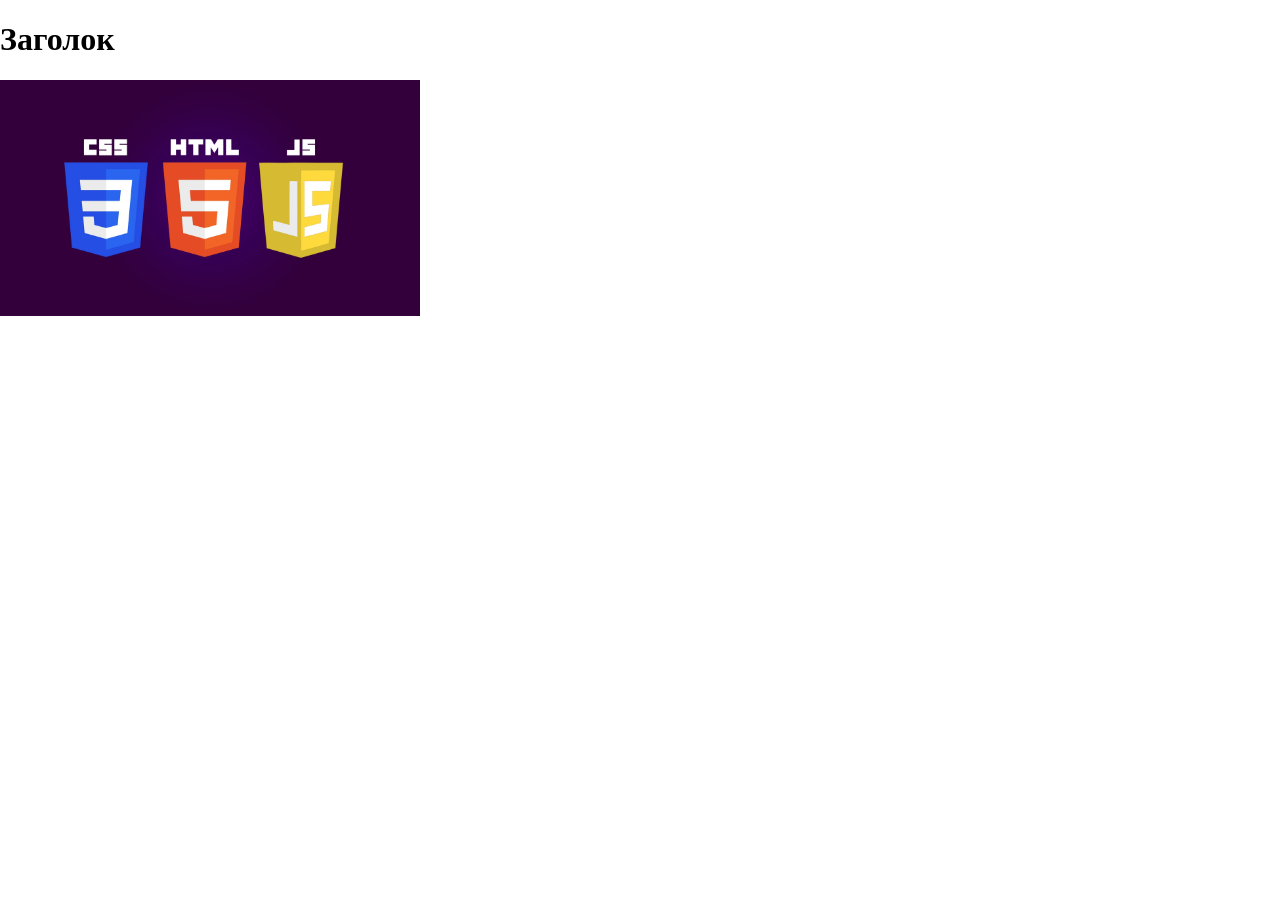
==== index.html @ 305e7168 "Add files via upload" ====
<!DOCTYPE html>
<html lang="en">
<head>
    <meta charset="UTF-8">
    <meta name="viewport" content="width=device-width, initial-scale=1.0">
    <title>SITE</title>
    <style>
        body{
            margin: 0;
        }
        img{
            width: 420px;
            height: auto;
        }
    </style>
</head>
<body>
    <h1>Заголок</h1>
    <p><!-- комментарий вместо текста --></p>
    <img src="./images/image1.png">
</body>
</html>
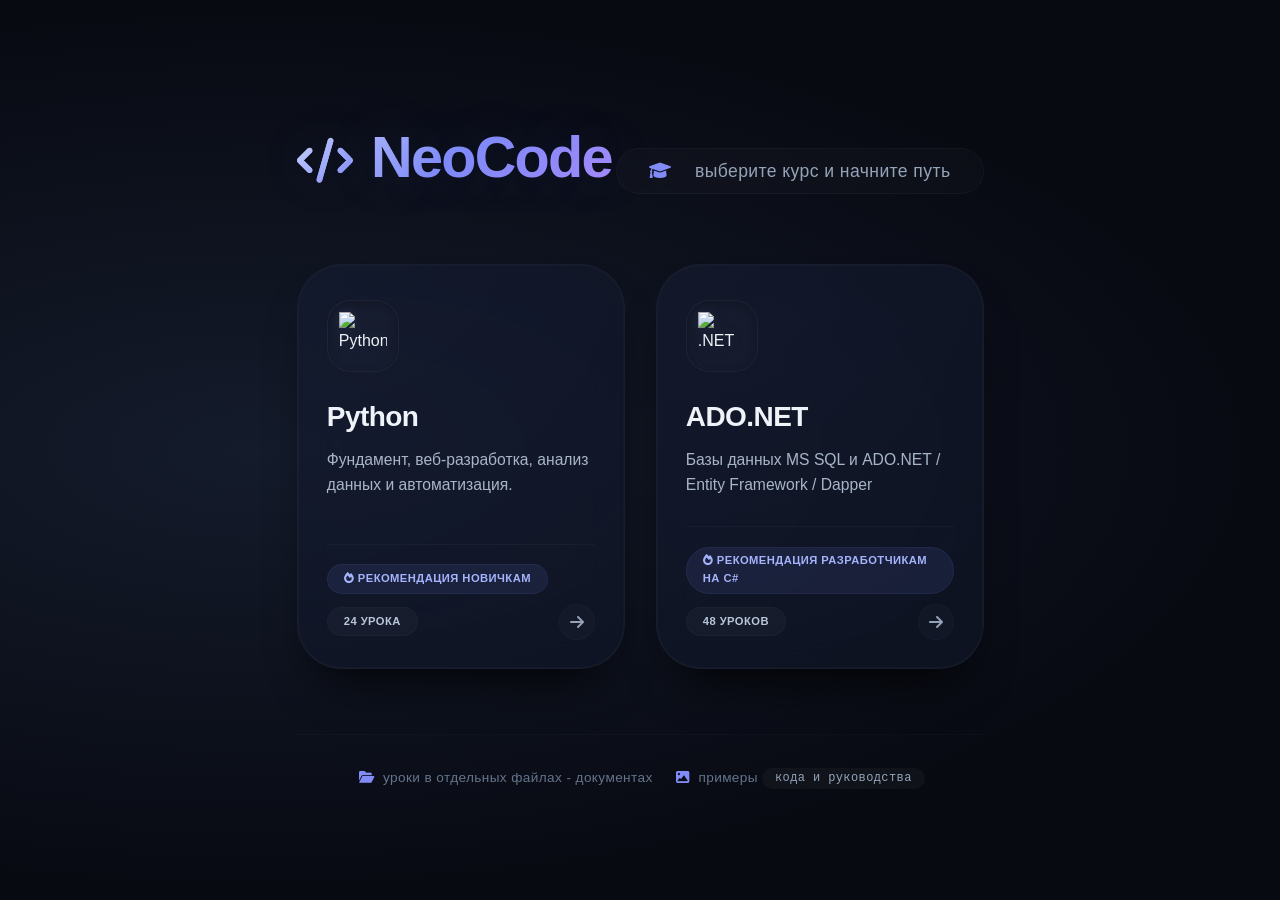
==== commit ef89f955: "add_ado_cource create struct ado net course" ====
--- a/index.html
+++ b/index.html
@@ -1,22 +1,85 @@
-<!DOCTYPE html>
-<html lang="en">
-<head>
-    <meta charset="UTF-8">
-    <meta name="viewport" content="width=device-width, initial-scale=1.0">
-    <title>SITE</title>
-    <style>
-        body{
-            margin: 0;
-        }
-        img{
-            width: 420px;
-            height: auto;
-        }
-    </style>
-</head>
-<body>
-    <h1>Заголок</h1>
-    <p><!-- комментарий вместо текста --></p>
-    <img src="./images/image1.png">
-</body>
+<!DOCTYPE html>
+<html lang="ru">
+<head>
+    <meta charset="UTF-8">
+    <meta name="viewport" content="width=device-width, initial-scale=1.0">
+    <title>NeoCode — главная</title>
+    <!-- Google Fonts + Inter -->
+    <link rel="preconnect" href="https://fonts.googleapis.com">
+    <link rel="preconnect" href="https://fonts.gstatic.com" crossorigin>
+    <link href="https://fonts.googleapis.com/css2?family=Inter:opsz,wght@14..32,400;14..32,500;14..32,600;14..32,700;14..32,800&display=swap" rel="stylesheet">
+    <!-- Font Awesome 6 (Free) -->
+    <link rel="stylesheet" href="https://cdnjs.cloudflare.com/ajax/libs/font-awesome/6.0.0-beta3/css/all.min.css">
+    <!-- Единый файл стилей -->
+    <link rel="stylesheet" href="assets/css/main.css">
+</head>
+<body class="dark-theme">
+    <div class="neo-app">
+        <!-- ===== ХЕДЕР ===== -->
+        <header class="neo-header">
+            <div class="brand">
+                <i class="fas fa-code"></i> NeoCode
+            </div>
+            <div class="sub">
+                <i class="fas fa-graduation-cap"></i> выберите курс и начните путь
+            </div>
+        </header>
+
+        <!-- ===== СЕТКА КАРТОЧЕК ===== -->
+        <div class="neo-grid">
+            <!-- Python -->
+            <a href="docs/pages/python.html" class="neo-card" data-course="python">
+                <div class="card-icon">
+                    <img src="docs/images/icons_lang/Python-Light.svg" alt="Python" loading="lazy">
+                </div>
+                <div class="card-title">Python</div>
+                <div class="card-description">Фундамент, веб-разработка, анализ данных и автоматизация.</div>
+                <div class="card-footer">
+                    <span class="badge badge-accent"><i class="fas fa-fire"></i> рекомендация новичкам</span>
+                    <span class="badge">24 урока</span>
+                    <span class="card-arrow"><i class="fas fa-arrow-right"></i></span>
+                </div>
+                <div class="glow-ring"></div>
+            </a>
+
+            <!-- ADO.NET -->
+            <a href="course_sql_ado/index.html" class="neo-card" data-course="ado_net">
+                <div class="card-icon">
+                    <img src="docs/images/icons_lang/DotNet.svg" alt=".NET" loading="lazy">
+                </div>
+                <div class="card-title">ADO.NET</div>
+                <div class="card-description">Базы данных MS SQL и ADO.NET / Entity Framework / Dapper</div>
+                <div class="card-footer">
+                    <span class="badge badge-accent"><i class="fas fa-fire"></i> рекомендация разработчикам на C#</span>
+                    <span class="badge">48 уроков</span>
+                    <span class="card-arrow"><i class="fas fa-arrow-right"></i></span>
+                </div>
+                <div class="glow-ring"></div>
+            </a>
+
+        </div>
+
+        <!-- ===== ФУТЕР ===== -->
+        <div class="neo-footer">
+            <span><i class="fas fa-folder-open"></i> уроки в отдельных файлах - документах</span>
+            <span><i class="fas fa-image"></i> примеры <code style="background: rgba(255,255,255,0.03); padding: 0.2rem 0.8rem; border-radius: 20px; font-size: 0.75rem; color: #94a3b8;">кода и руководства</code></span>
+        </div>
+    </div>
+
+    <!-- ===== СКРИПТ ДЛЯ ЭФФЕКТА "МАГНИТ" ===== -->
+    <script>
+        (function() {
+            const cards = document.querySelectorAll('.neo-card');
+            cards.forEach(card => {
+                card.addEventListener('mousemove', (e) => {
+                    const rect = card.getBoundingClientRect();
+                    const x = ((e.clientX - rect.left) / rect.width) * 100;
+                    const y = ((e.clientY - rect.top) / rect.height) * 100;
+                    card.style.setProperty('--mouse-x', x + '%');
+                    card.style.setProperty('--mouse-y', y + '%');
+                });
+            });
+        })();
+    </script>
+</body>
 </html>
--- a/assets/css/main.css
+++ b/assets/css/main.css
@@ -0,0 +1,98 @@
+/* ========================================
+   MAIN.CSS — Единый файл стилей
+   Импортирует все компоненты
+   ======================================== */
+
+/* 1. Базовые настройки */
+@import 'base/variables.css';
+@import 'base/reset.css';
+@import 'base/typography.css';
+
+/* 2. Компоненты */
+@import 'components/header.css';
+@import 'components/footer.css';
+@import 'components/buttons.css';
+@import 'components/cards.css';
+@import 'components/sidebar.css';
+@import 'components/code-blocks.css';
+@import 'components/alerts.css';
+@import 'components/tables.css';
+@import 'components/neo-card.css';        /* ← НОВОЕ */
+
+/* 3. Layouts */
+@import 'layouts/grid.css';
+@import 'layouts/navigation.css';
+@import 'layouts/responsive.css';
+
+/* 4. Стили страниц */
+@import 'pages/course-home.css';
+@import 'pages/lesson.css';
+@import 'pages/module.css';
+@import 'pages/python-roadmap.css';       /* ← НОВОЕ */
+
+/* 5. Темы */
+@import 'themes/dark.css';                /* ← НОВОЕ */
+
+/* ========================================
+   Дополнительные глобальные стили
+   ======================================== */
+
+/* Скрытие для screen reader */
+.sr-only {
+    position: absolute;
+    width: 1px;
+    height: 1px;
+    padding: 0;
+    margin: -1px;
+    overflow: hidden;
+    clip: rect(0, 0, 0, 0);
+    border: 0;
+}
+
+/* Стили для тела с тёмной темой */
+body.dark-theme {
+    background: #080a12;
+    background-image: radial-gradient(ellipse at 20% 50%, #141b2b 0%, #080a12 70%);
+    min-height: 100vh;
+    display: flex;
+    flex-direction: column;
+    align-items: center;
+    justify-content: center;
+    padding: 2rem 1.5rem;
+    color: #eef2f6;
+}
+
+/* Адаптив для тёмной темы */
+@media (max-width: 640px) {
+    body.dark-theme .neo-header .brand {
+        font-size: 2.6rem;
+    }
+    body.dark-theme .neo-header .sub {
+        font-size: 0.95rem;
+        padding: 0.4rem 1.4rem;
+    }
+    body.dark-theme .neo-card .card-title {
+        font-size: 1.5rem;
+    }
+    body.dark-theme .neo-grid {
+        gap: 1.5rem;
+    }
+    body.dark-theme .neo-card {
+        padding: 1.8rem 1.4rem 1.5rem;
+        border-radius: 2.2rem;
+    }
+    body.dark-theme .neo-card .card-icon {
+        width: 60px;
+        height: 60px;
+    }
+    body.dark-theme .neo-card .card-icon img {
+        width: 40px;
+        height: 40px;
+    }
+}
+
+@media (max-width: 400px) {
+    body.dark-theme .neo-header .brand {
+        font-size: 2rem;
+    }
+}
